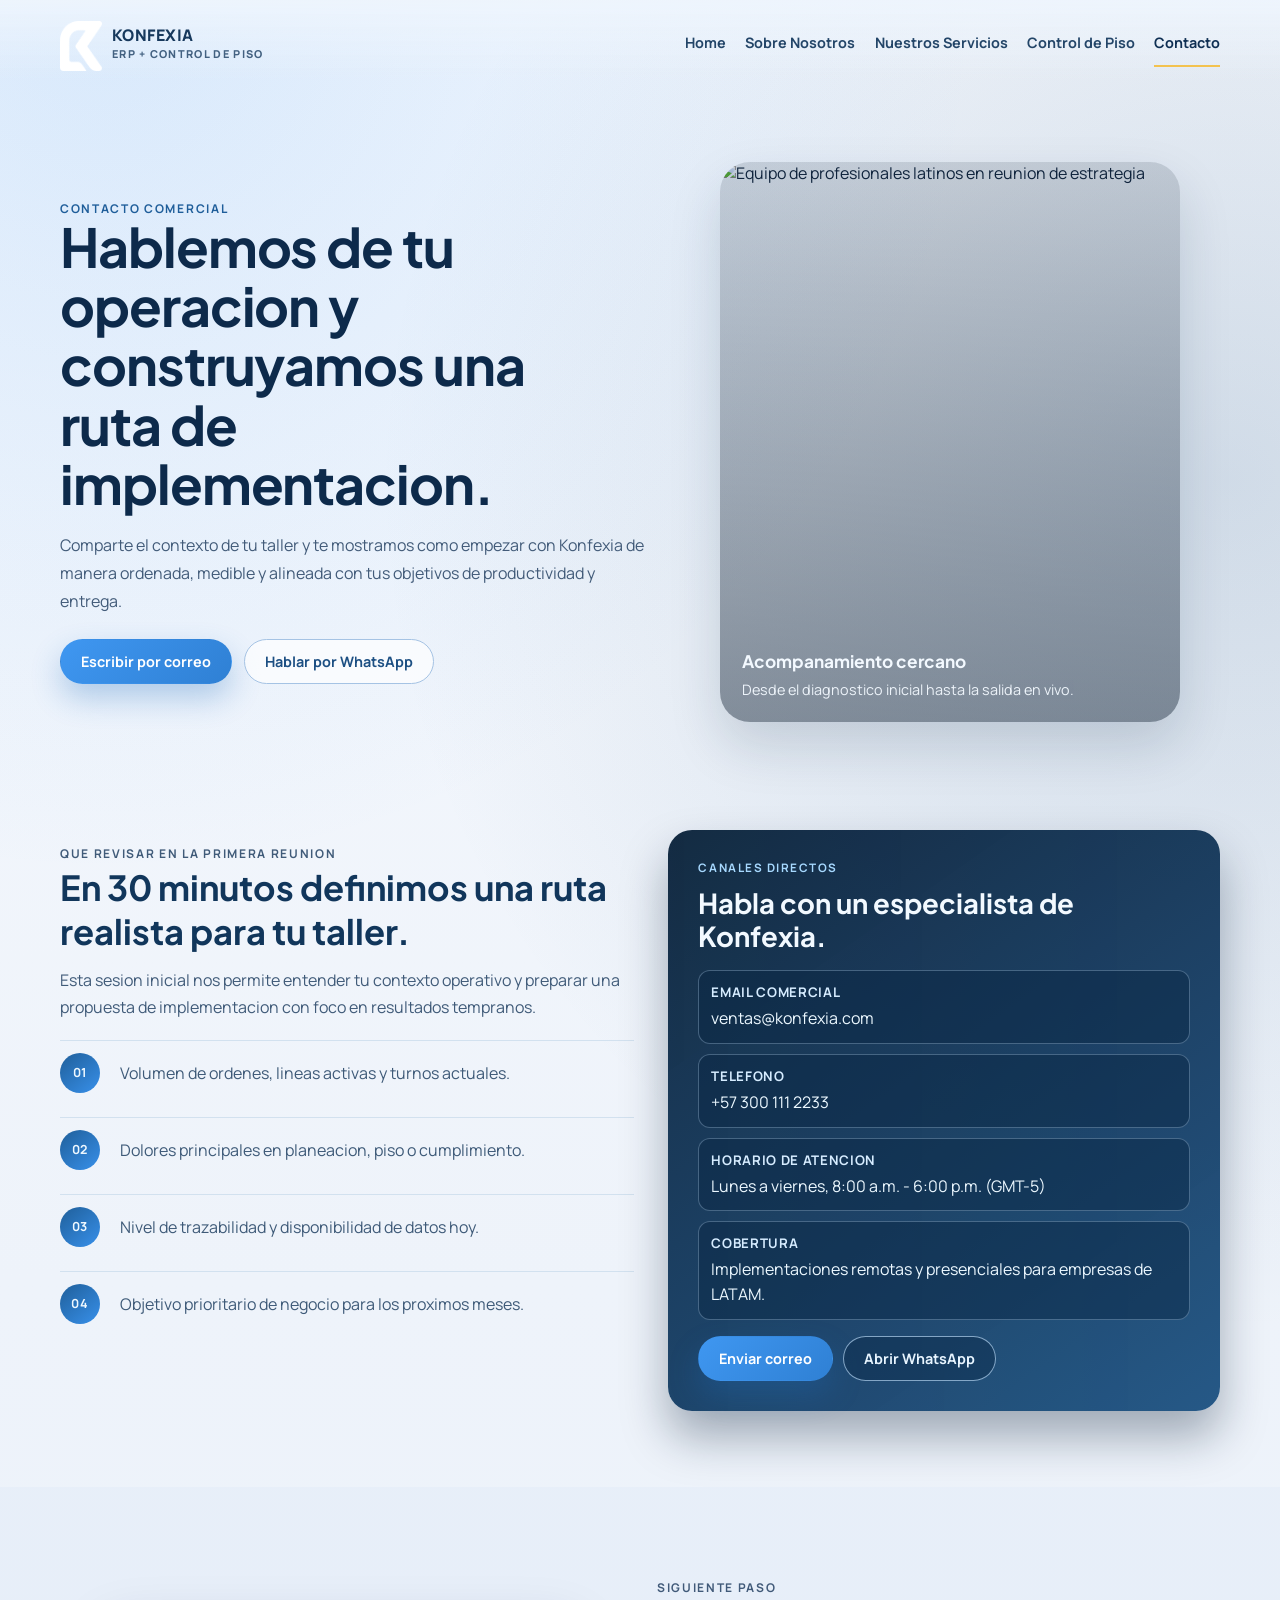
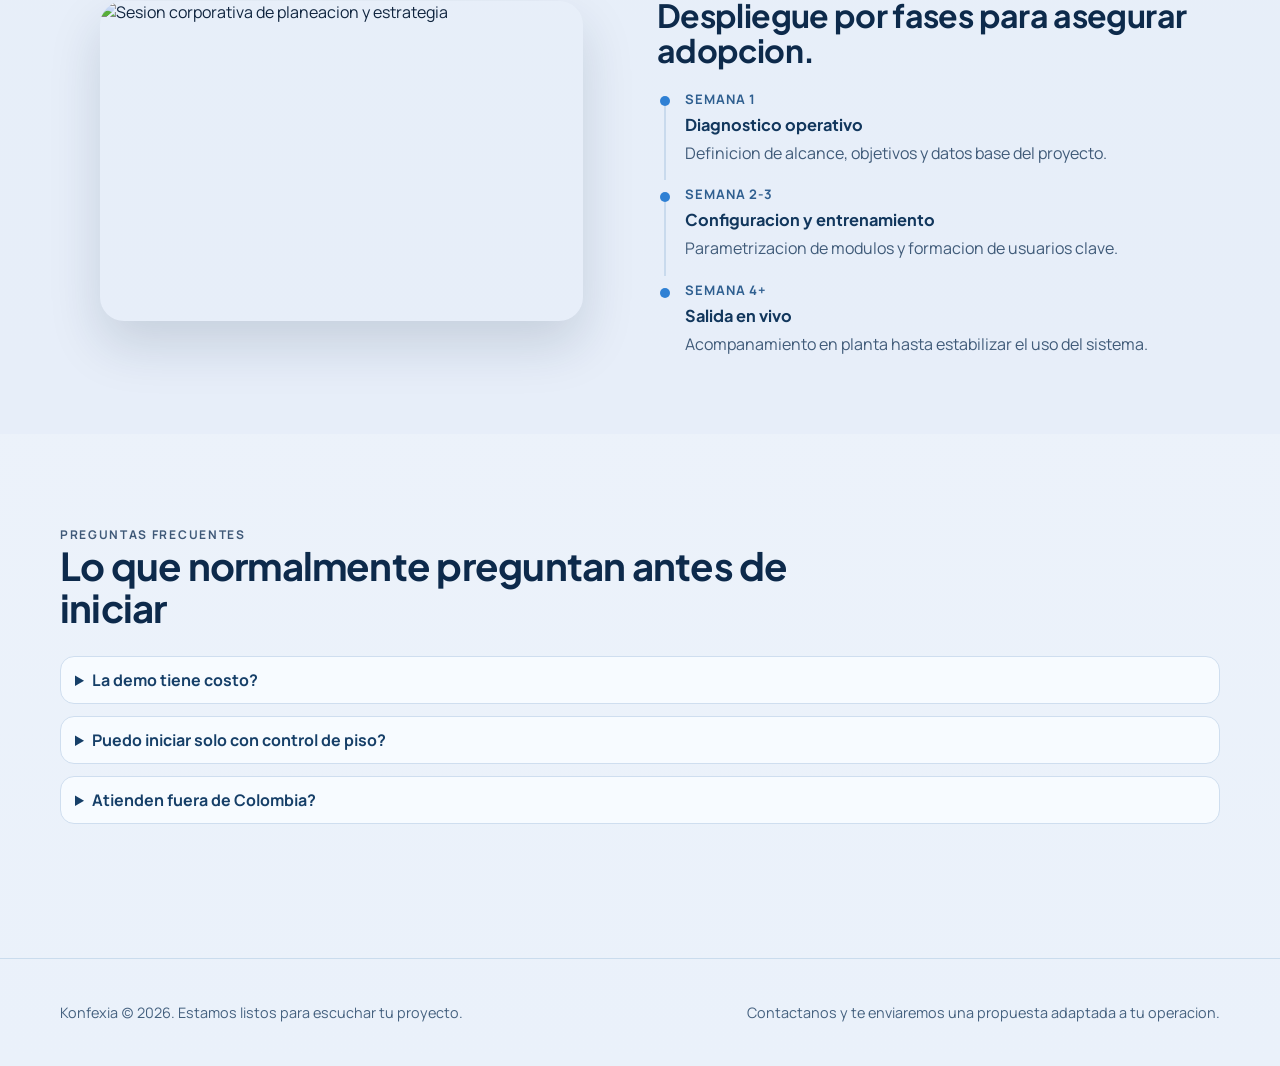
==== contacto.html @ 688f6ee1 "inicial" ====
﻿<!doctype html>
<html lang="es">
  <head>
    <meta charset="UTF-8" />
    <meta name="viewport" content="width=device-width, initial-scale=1.0" />
    <title>Contacto | Konfexia</title>
    <meta
      name="description"
      content="Contacta a Konfexia para una demo de ERP y control de piso especializado en confeccion."
    />
    <link rel="preconnect" href="https://fonts.googleapis.com" />
    <link rel="preconnect" href="https://fonts.gstatic.com" crossorigin />
    <link
      href="https://fonts.googleapis.com/css2?family=Manrope:wght@400;500;600;700;800&family=Plus+Jakarta+Sans:wght@600;700;800&display=swap"
      rel="stylesheet"
    />
    <link rel="stylesheet" href="css/styles.css" />
  </head>
  <body>
    <header class="site-header">
      <div class="container header-inner">
        <a class="brand" href="index.html" aria-label="Konfexia inicio">
          <span class="brand-mark"><img src="assets/images/logo.png" alt="Logo Konfexia" /></span>
          <span>
            KONFEXIA
            <small>ERP + CONTROL DE PISO</small>
          </span>
        </a>
        <button class="nav-toggle" data-nav-toggle aria-expanded="false" aria-label="Abrir menu">
          <span></span>
          <span></span>
          <span></span>
        </button>
        <nav class="main-nav" data-nav>
          <a href="index.html">Home</a>
          <a href="sobre-nosotros.html">Sobre Nosotros</a>
          <a href="servicios.html">Nuestros Servicios</a>
          <a href="control-piso.html">Control de Piso</a>
          <a class="active" href="contacto.html">Contacto</a>
        </nav>
      </div>
    </header>

    <main>
      <section class="hero">
        <div class="container hero-shell">
          <div class="hero-copy" data-reveal>
            <p class="kicker">Contacto comercial</p>
            <h1>Hablemos de tu operacion y construyamos una ruta de implementacion.</h1>
            <p class="lead">
              Comparte el contexto de tu taller y te mostramos como empezar con Konfexia de manera
              ordenada, medible y alineada con tus objetivos de productividad y entrega.
            </p>
            <div class="hero-actions">
              <a class="btn btn-primary" href="mailto:ventas@konfexia.com">Escribir por correo</a>
              <a class="btn btn-secondary" href="https://wa.me/573001112233">Hablar por WhatsApp</a>
            </div>
          </div>

          <figure class="hero-media" data-reveal>
            <img
              src="https://images.pexels.com/photos/8853406/pexels-photo-8853406.jpeg?auto=compress&cs=tinysrgb&w=1600"
              alt="Equipo de profesionales latinos en reunion de estrategia"
            />
            <figcaption class="hero-note">
              <b>Acompanamiento cercano</b>
              <span>Desde el diagnostico inicial hasta la salida en vivo.</span>
            </figcaption>
          </figure>
        </div>
      </section>

      <section class="section">
        <div class="container contact-brief">
          <article class="contact-brief-copy" data-reveal>
            <p class="kicker">Que revisar en la primera reunion</p>
            <h2>En 30 minutos definimos una ruta realista para tu taller.</h2>
            <p>
              Esta sesion inicial nos permite entender tu contexto operativo y preparar una propuesta de
              implementacion con foco en resultados tempranos.
            </p>
            <ul class="contact-points">
              <li>
                <b>01</b>
                <span>Volumen de ordenes, lineas activas y turnos actuales.</span>
              </li>
              <li>
                <b>02</b>
                <span>Dolores principales en planeacion, piso o cumplimiento.</span>
              </li>
              <li>
                <b>03</b>
                <span>Nivel de trazabilidad y disponibilidad de datos hoy.</span>
              </li>
              <li>
                <b>04</b>
                <span>Objetivo prioritario de negocio para los proximos meses.</span>
              </li>
            </ul>
          </article>

          <aside class="contact-hub" data-reveal>
            <p class="contact-hub-kicker">Canales directos</p>
            <h3>Habla con un especialista de Konfexia.</h3>
            <ul class="contact-hub-list">
              <li>
                <strong>Email comercial</strong>
                <a href="mailto:ventas@konfexia.com">ventas@konfexia.com</a>
              </li>
              <li>
                <strong>Telefono</strong>
                <a href="tel:+573001112233">+57 300 111 2233</a>
              </li>
              <li>
                <strong>Horario de atencion</strong>
                <span>Lunes a viernes, 8:00 a.m. - 6:00 p.m. (GMT-5)</span>
              </li>
              <li>
                <strong>Cobertura</strong>
                <span>Implementaciones remotas y presenciales para empresas de LATAM.</span>
              </li>
            </ul>
            <div class="contact-hub-actions">
              <a class="btn btn-primary" href="mailto:ventas@konfexia.com">Enviar correo</a>
              <a class="btn btn-secondary" href="https://wa.me/573001112233">Abrir WhatsApp</a>
            </div>
          </aside>
        </div>
      </section>

      <section class="section section--soft">
        <div class="container split">
          <figure class="media-frame" data-reveal>
            <img
              src="https://images.pexels.com/photos/36765714/pexels-photo-36765714.jpeg?auto=compress&cs=tinysrgb&w=1400"
              alt="Sesion corporativa de planeacion y estrategia"
              loading="lazy"
            />
          </figure>
          <article class="copy-block" data-reveal>
            <p class="kicker">Siguiente paso</p>
            <h2>Despliegue por fases para asegurar adopcion.</h2>
            <div class="timeline">
              <div class="timeline-item">
                <b>Semana 1</b>
                <h3>Diagnostico operativo</h3>
                <p>Definicion de alcance, objetivos y datos base del proyecto.</p>
              </div>
              <div class="timeline-item">
                <b>Semana 2-3</b>
                <h3>Configuracion y entrenamiento</h3>
                <p>Parametrizacion de modulos y formacion de usuarios clave.</p>
              </div>
              <div class="timeline-item">
                <b>Semana 4+</b>
                <h3>Salida en vivo</h3>
                <p>Acompanamiento en planta hasta estabilizar el uso del sistema.</p>
              </div>
            </div>
          </article>
        </div>
      </section>

      <section class="section">
        <div class="container">
          <div class="section-title" data-reveal>
            <p class="kicker">Preguntas frecuentes</p>
            <h2>Lo que normalmente preguntan antes de iniciar</h2>
          </div>
          <div class="faq">
            <details data-reveal>
              <summary>La demo tiene costo?</summary>
              <p>No. Es una sesion consultiva para entender tu operacion y recomendar la mejor ruta.</p>
            </details>
            <details data-reveal>
              <summary>Puedo iniciar solo con control de piso?</summary>
              <p>Si. Es una estrategia efectiva para obtener resultados visibles desde el inicio.</p>
            </details>
            <details data-reveal>
              <summary>Atienden fuera de Colombia?</summary>
              <p>Si. Trabajamos con talleres y empresas de confeccion en distintos paises de LATAM.</p>
            </details>
          </div>
        </div>
      </section>
    </main>

    <footer class="site-footer">
      <div class="container footer-inner">
        <p>Konfexia (c) <span data-year></span>. Estamos listos para escuchar tu proyecto.</p>
        <p>Contactanos y te enviaremos una propuesta adaptada a tu operacion.</p>
      </div>
    </footer>

    <script src="js/main.js"></script>
  </body>
</html>
---- css/styles.css ----
:root {
  --bg: #eef3fa;
  --bg-soft: #e7eef8;
  --ink: #10253f;
  --ink-soft: #425b79;
  --line: #d1deec;
  --brand-900: #0a1d36;
  --brand-800: #102f52;
  --brand-700: #194a79;
  --brand-600: #2367a7;
  --accent: #3f97f1;
  --surface: #ffffff;
  --radius: 22px;
  --shadow: 0 24px 52px rgba(12, 38, 66, 0.15);
}

*,
*::before,
*::after {
  box-sizing: border-box;
}

html {
  scroll-behavior: smooth;
}

body {
  margin: 0;
  font-family: "Manrope", "Segoe UI", sans-serif;
  color: var(--ink);
  background:
    radial-gradient(circle at 8% 0%, rgba(63, 151, 241, 0.16), transparent 30%),
    radial-gradient(circle at 96% 18%, rgba(25, 74, 121, 0.16), transparent 34%),
    linear-gradient(180deg, #f6f9fe 0%, var(--bg) 48%, #eaf1fa 100%);
}

main {
  padding-top: 94px;
}

body.overlay-nav main {
  padding-top: 0;
}

a {
  color: inherit;
  text-decoration: none;
}

img {
  max-width: 100%;
  display: block;
}

.container {
  width: min(1160px, 92%);
  margin: 0 auto;
}

.site-header {
  position: fixed;
  top: 0;
  left: 0;
  width: 100%;
  z-index: 70;
  padding: 14px 0 12px;
  background: linear-gradient(180deg, rgba(238, 245, 253, 0.94), rgba(238, 245, 253, 0));
  transition: padding 0.25s ease, background 0.25s ease, backdrop-filter 0.25s ease;
}

.site-header.is-scrolled {
  padding: 8px 0;
  background: rgba(8, 22, 39, 0.82);
  backdrop-filter: blur(10px);
  border-bottom: 1px solid rgba(163, 193, 221, 0.28);
}

.header-inner {
  position: relative;
  min-height: 56px;
  padding: 0;
  display: flex;
  align-items: center;
  justify-content: space-between;
  gap: 18px;
}

.brand {
  display: flex;
  align-items: center;
  gap: 10px;
  font-weight: 800;
  letter-spacing: 0.03em;
  color: #17395d;
  transition: color 0.2s ease;
}

.brand-mark {
  width: 42px;
  height: 42px;
  border-radius: 0;
  display: grid;
  place-items: center;
  background: transparent;
  box-shadow: none;
}

.brand-mark img {
  width: 100%;
  height: 100%;
  object-fit: contain;
  border-radius: 0;
}

.brand small {
  display: block;
  font-size: 0.68rem;
  letter-spacing: 0.12em;
  color: #436181;
  transition: color 0.2s ease;
}

.nav-toggle {
  display: none;
  border: 1px solid rgba(166, 194, 220, 0.9);
  background: rgba(240, 248, 255, 0.92);
  border-radius: 12px;
  cursor: pointer;
  padding: 6px 8px;
}

.nav-toggle span {
  display: block;
  width: 23px;
  height: 2px;
  margin: 5px 0;
  border-radius: 999px;
  background: #153459;
}

.main-nav {
  display: flex;
  align-items: center;
  gap: clamp(12px, 1.5vw, 24px);
  padding: 0;
  border: 0;
  background: transparent;
}

.main-nav a {
  position: relative;
  padding: 8px 0;
  font-size: 0.9rem;
  font-weight: 700;
  color: #234568;
  transition: color 0.2s ease;
}

.main-nav a::after {
  content: "";
  position: absolute;
  left: 0;
  right: 0;
  bottom: -7px;
  height: 2px;
  background: #f3c24f;
  transform: scaleX(0);
  transform-origin: left;
  transition: transform 0.2s ease;
}

.main-nav a:hover {
  color: #0f2f53;
}

.main-nav a:hover::after,
.main-nav a.active::after {
  transform: scaleX(1);
}

.main-nav a.active {
  color: #0f2f53;
}

.site-header.is-scrolled .brand {
  color: #f1f8ff;
}

.site-header.is-scrolled .brand small {
  color: rgba(201, 226, 248, 0.9);
}

.site-header.is-scrolled .main-nav a {
  color: rgba(233, 246, 255, 0.9);
}

.site-header.is-scrolled .main-nav a:hover,
.site-header.is-scrolled .main-nav a.active {
  color: #ffffff;
}

.site-header.is-scrolled .main-nav a::after {
  background: #f6c84f;
}

.site-header.is-scrolled .nav-toggle {
  border-color: rgba(188, 218, 244, 0.5);
  background: rgba(17, 49, 81, 0.52);
}

.site-header.is-scrolled .nav-toggle span {
  background: #edf8ff;
}

body.overlay-nav .site-header {
  background: linear-gradient(180deg, rgba(8, 21, 37, 0.55), rgba(8, 21, 37, 0));
}

body.overlay-nav .brand {
  color: #f1f8ff;
}

body.overlay-nav .brand small {
  color: rgba(205, 228, 248, 0.86);
}

body.overlay-nav .main-nav a {
  color: rgba(236, 247, 255, 0.92);
}

body.overlay-nav .main-nav a:hover,
body.overlay-nav .main-nav a.active {
  color: #ffffff;
}

body.overlay-nav .main-nav a::after {
  background: #f6c84f;
}

body.overlay-nav .nav-toggle {
  border-color: rgba(197, 224, 249, 0.54);
  background: rgba(11, 38, 66, 0.45);
}

body.overlay-nav .nav-toggle span {
  background: #edf8ff;
}

body.overlay-nav .site-header.is-scrolled {
  background: rgba(8, 22, 39, 0.84);
}

.hero-slider-section {
  padding: 0 0 26px;
}

.hero-slider {
  position: relative;
  min-height: clamp(540px, 86vh, 820px);
  overflow: hidden;
  background: #071a30;
}

.hero-slider::before {
  content: "";
  position: absolute;
  inset: 0;
  z-index: 2;
  pointer-events: none;
  background:
    radial-gradient(circle at 86% 14%, rgba(255, 255, 255, 0.22), transparent 18%),
    radial-gradient(circle at 78% 30%, rgba(255, 255, 255, 0.14), transparent 20%),
    radial-gradient(circle at 24% 78%, rgba(255, 255, 255, 0.09), transparent 24%);
}

.hero-slide {
  position: absolute;
  inset: 0;
  opacity: 0;
  transform: scale(1.05);
  transition: opacity 0.8s ease, transform 1.6s ease;
  pointer-events: none;
}

.hero-slide.is-active {
  opacity: 1;
  transform: scale(1);
  pointer-events: auto;
}

.hero-slide img {
  position: relative;
  z-index: 0;
  width: 100%;
  height: 100%;
  object-fit: cover;
}

.hero-slide::before {
  content: "";
  position: absolute;
  inset: 0;
  z-index: 1;
  background:
    linear-gradient(
      110deg,
      rgba(7, 20, 36, 0.9) 12%,
      rgba(12, 41, 71, 0.78) 44%,
      rgba(38, 101, 168, 0.48) 78%
    ),
    linear-gradient(180deg, rgba(8, 26, 45, 0.22), rgba(8, 26, 45, 0.62));
}

.hero-slide.tone-a::before {
  background:
    linear-gradient(
      110deg,
      rgba(8, 19, 35, 0.92) 12%,
      rgba(16, 49, 84, 0.8) 46%,
      rgba(47, 120, 192, 0.5) 82%
    ),
    linear-gradient(180deg, rgba(8, 26, 45, 0.24), rgba(8, 26, 45, 0.64));
}

.hero-slide.tone-b::before {
  background:
    linear-gradient(
      110deg,
      rgba(10, 19, 36, 0.9) 10%,
      rgba(36, 23, 60, 0.78) 42%,
      rgba(143, 39, 137, 0.42) 80%
    ),
    linear-gradient(180deg, rgba(8, 26, 45, 0.24), rgba(8, 26, 45, 0.64));
}

.hero-slide.tone-c::before {
  background:
    linear-gradient(
      108deg,
      rgba(10, 23, 42, 0.9) 10%,
      rgba(25, 63, 102, 0.78) 45%,
      rgba(48, 143, 182, 0.45) 82%
    ),
    linear-gradient(180deg, rgba(8, 26, 45, 0.22), rgba(8, 26, 45, 0.62));
}

.hero-slide-content {
  position: absolute;
  inset: 0;
  z-index: 4;
  display: flex;
  align-items: flex-end;
}

.hero-slide-inner {
  padding-bottom: clamp(44px, 8vh, 96px);
  opacity: 0;
  transform: translateY(18px);
  transition: opacity 0.65s ease, transform 0.65s ease;
}

.hero-slide.is-active .hero-slide-inner {
  opacity: 1;
  transform: translateY(0);
}

.hero-slide-title {
  margin: 0;
  font-family: "Plus Jakarta Sans", "Manrope", sans-serif;
  font-size: clamp(2.2rem, 4.5vw, 4rem);
  line-height: 1.05;
  letter-spacing: -0.02em;
  color: #66c2ff;
  max-width: 14ch;
}

.kicker-light {
  color: #a4d8ff;
}

.lead-light {
  color: #ffffff;
  font-weight: 600;
  text-shadow:
    0 2px 10px rgba(3, 15, 30, 0.9),
    0 10px 28px rgba(3, 15, 30, 0.58);
  max-width: 62ch;
}

.hero-slide .lead-light {
  margin-top: 16px;
  color: rgba(245, 251, 255, 0.96);
  font-weight: 500;
  font-size: clamp(1.04rem, 1.45vw, 1.28rem);
  line-height: 1.66;
  max-width: 56ch;
  text-shadow:
    0 2px 10px rgba(3, 15, 30, 0.9),
    0 10px 26px rgba(3, 15, 30, 0.58);
}

.hero-slider .btn-secondary {
  color: #eff8ff;
  border-color: rgba(190, 224, 252, 0.75);
  background: rgba(14, 44, 74, 0.34);
}

.hero-slider .btn-secondary:hover {
  background: rgba(190, 224, 252, 0.16);
}

.hero-swipe-label {
  position: absolute;
  top: clamp(18px, 2.2vw, 26px);
  left: clamp(14px, 2vw, 24px);
  z-index: 4;
  color: #ebf8ff;
  font-family: "Plus Jakarta Sans", "Manrope", sans-serif;
  text-transform: uppercase;
  letter-spacing: 0.1em;
  font-weight: 700;
  line-height: 1.1;
  font-size: clamp(0.78rem, 1.35vw, 1.08rem);
  text-shadow: 0 8px 20px rgba(7, 26, 45, 0.5);
  pointer-events: none;
}

.hero-swipe-label span {
  display: block;
}

.hero-rail {
  position: absolute;
  left: clamp(8px, 1.4vw, 16px);
  top: clamp(102px, 12vw, 128px);
  z-index: 4;
  display: grid;
  gap: 8px;
  margin: 0;
  padding: 0;
  list-style: none;
  pointer-events: none;
}

.hero-rail li {
  min-width: 34px;
  min-height: 30px;
  border-radius: 6px;
  border: 1px solid rgba(218, 237, 255, 0.72);
  background: rgba(7, 31, 56, 0.48);
  color: #e9f6ff;
  font-size: 0.58rem;
  font-weight: 700;
  letter-spacing: 0.06em;
  display: grid;
  place-items: center;
}

.hero-arrow {
  position: absolute;
  top: 50%;
  transform: translateY(-50%);
  z-index: 5;
  width: 48px;
  height: 48px;
  border: 0;
  border-radius: 50%;
  cursor: pointer;
  color: #f3f9ff;
  font-size: 1.2rem;
  line-height: 1;
  background: rgba(7, 27, 48, 0.44);
  backdrop-filter: blur(6px);
  transition: background 0.2s ease, transform 0.2s ease, opacity 0.2s ease;
  opacity: 0.85;
}

.hero-arrow:hover {
  background: rgba(10, 39, 70, 0.78);
  opacity: 1;
}

.hero-arrow--prev {
  left: clamp(12px, 2.2vw, 30px);
}

.hero-arrow--next {
  right: clamp(12px, 2.2vw, 30px);
}

.hero-dots {
  position: absolute;
  left: 50%;
  bottom: clamp(18px, 3.2vh, 30px);
  transform: translateX(-50%);
  z-index: 5;
  display: flex;
  gap: 10px;
}

.hero-dots button {
  width: 10px;
  height: 10px;
  border-radius: 999px;
  border: 1px solid rgba(235, 247, 255, 0.82);
  background: rgba(235, 247, 255, 0.18);
  cursor: pointer;
  padding: 0;
  transition: transform 0.2s ease, background 0.2s ease;
}

.hero-dots button.is-active {
  transform: scale(1.25);
  background: #e9f6ff;
}

.about-slider-section {
  padding: 0 0 26px;
}

.about-slider {
  min-height: clamp(520px, 82vh, 760px);
}

.about-slider .hero-slide-content {
  align-items: center;
}

.about-slider .hero-slide-inner {
  padding: clamp(54px, 8vh, 92px) 0;
}

.about-slider .hero-slide-title {
  max-width: 13ch;
}

.hero-slide.about-tone-a::before {
  background:
    linear-gradient(
      108deg,
      rgba(6, 20, 37, 0.9) 10%,
      rgba(17, 50, 84, 0.78) 45%,
      rgba(47, 113, 180, 0.46) 82%
    ),
    linear-gradient(180deg, rgba(8, 26, 45, 0.22), rgba(8, 26, 45, 0.62));
}

.hero-slide.about-tone-b::before {
  background:
    linear-gradient(
      108deg,
      rgba(8, 21, 36, 0.9) 10%,
      rgba(28, 66, 102, 0.77) 45%,
      rgba(40, 133, 166, 0.46) 82%
    ),
    linear-gradient(180deg, rgba(8, 26, 45, 0.22), rgba(8, 26, 45, 0.62));
}

.hero-slide.about-tone-c::before {
  background:
    linear-gradient(
      108deg,
      rgba(8, 21, 39, 0.9) 10%,
      rgba(24, 57, 95, 0.78) 44%,
      rgba(57, 122, 194, 0.47) 82%
    ),
    linear-gradient(180deg, rgba(8, 26, 45, 0.22), rgba(8, 26, 45, 0.62));
}

.hero {
  padding: 52px 0 16px;
}

.hero-shell {
  display: grid;
  grid-template-columns: 1.04fr 0.96fr;
  gap: 34px;
  align-items: center;
}

.hero-copy h1,
.section-title h2,
.copy-block h2,
.strip h2 {
  margin: 0;
  font-family: "Plus Jakarta Sans", "Manrope", sans-serif;
  line-height: 1.1;
  letter-spacing: -0.02em;
  color: #0d2a4b;
}

.hero-copy h1 {
  font-size: clamp(2.05rem, 4.2vw, 3.6rem);
  max-width: 14ch;
}

.kicker {
  margin: 0;
  text-transform: uppercase;
  letter-spacing: 0.14em;
  font-size: 0.75rem;
  color: #1f5e9a;
  font-weight: 700;
}

.lead {
  margin: 18px 0 0;
  line-height: 1.75;
  color: var(--ink-soft);
  max-width: 62ch;
}

.hero-actions {
  margin-top: 24px;
  display: flex;
  flex-wrap: wrap;
  gap: 12px;
}

.btn {
  border-radius: 999px;
  padding: 12px 20px;
  font-size: 0.9rem;
  font-weight: 700;
  border: 1px solid transparent;
  display: inline-flex;
  align-items: center;
  justify-content: center;
  transition: all 0.2s ease;
}

.btn-primary {
  color: #fff;
  background: linear-gradient(135deg, var(--accent), #2f80d4);
  box-shadow: 0 14px 30px rgba(34, 109, 189, 0.3);
}

.btn-primary:hover {
  transform: translateY(-1px);
}

.btn-secondary {
  color: #1c4f83;
  border-color: #a5c3e4;
  background: rgba(255, 255, 255, 0.7);
}

.btn-secondary:hover {
  background: #ecf3fb;
}

.hero-kpis {
  margin: 22px 0 0;
  padding: 0;
  list-style: none;
  display: flex;
  flex-wrap: wrap;
  gap: 10px;
}

.hero-kpis li {
  border-radius: 999px;
  border: 1px solid #bdd2ea;
  background: #f6faff;
  color: #31567b;
  padding: 8px 12px;
  font-size: 0.84rem;
  font-weight: 600;
}

.hero-media {
  position: relative;
  min-height: clamp(360px, 52vw, 560px);
  border-radius: 30px;
  overflow: hidden;
  box-shadow: var(--shadow);
}

.hero-media::after {
  content: "";
  position: absolute;
  inset: 0;
  background: linear-gradient(180deg, rgba(8, 25, 44, 0.15), rgba(8, 25, 44, 0.45));
}

.hero-media img {
  width: 100%;
  height: 100%;
  object-fit: cover;
}

.hero-note {
  position: absolute;
  left: 22px;
  bottom: 22px;
  z-index: 2;
  color: #f3f9ff;
  max-width: 80%;
}

.hero-note b {
  display: block;
  font-size: 1.08rem;
  margin-bottom: 6px;
  font-family: "Plus Jakarta Sans", "Manrope", sans-serif;
}

.hero-note span {
  font-size: 0.9rem;
  opacity: 0.95;
}

.section {
  padding: 76px 0;
}

.section--soft {
  background: rgba(228, 237, 248, 0.6);
}

.section-title {
  max-width: 760px;
  margin-bottom: 26px;
}

.section-title h2 {
  font-size: clamp(1.72rem, 3vw, 2.6rem);
}

.section-title p {
  margin: 14px 0 0;
  line-height: 1.75;
  color: #3f5978;
}

.split {
  display: grid;
  grid-template-columns: 1fr 1fr;
  gap: 34px;
  align-items: center;
}

.copy-block h2 {
  font-size: clamp(1.52rem, 2.5vw, 2.2rem);
}

.copy-block p {
  margin: 14px 0 0;
  line-height: 1.76;
  color: #415a79;
}

.check-list,
.clean-list {
  margin: 20px 0 0;
  padding: 0;
  list-style: none;
  display: grid;
  gap: 12px;
}

.check-list li,
.clean-list li {
  line-height: 1.62;
  color: #375372;
}

.check-list li {
  position: relative;
  padding-left: 22px;
}

.check-list li::before {
  content: "";
  width: 10px;
  height: 10px;
  border-radius: 50%;
  background: linear-gradient(140deg, #2f80d4, #4ea8ff);
  position: absolute;
  left: 0;
  top: 0.48rem;
}

.media-frame {
  border-radius: 24px;
  overflow: hidden;
  box-shadow: var(--shadow);
  min-height: 320px;
}

.media-frame img {
  width: 100%;
  height: 100%;
  object-fit: cover;
}

.timeline {
  margin-top: 18px;
  display: grid;
  gap: 16px;
}

.timeline-item {
  position: relative;
  padding-left: 28px;
}

.timeline-item::before {
  content: "";
  position: absolute;
  left: 3px;
  top: 0.58rem;
  width: 10px;
  height: 10px;
  border-radius: 50%;
  background: #2f80d4;
}

.timeline-item::after {
  content: "";
  position: absolute;
  left: 7px;
  top: 1.2rem;
  bottom: -14px;
  width: 2px;
  background: #c9daed;
}

.timeline-item:last-child::after {
  display: none;
}

.timeline-item b {
  font-size: 0.82rem;
  text-transform: uppercase;
  letter-spacing: 0.07em;
  color: #2f5f90;
}

.timeline-item h3 {
  margin: 5px 0 6px;
  font-size: 1.02rem;
  color: #12375d;
  font-family: "Plus Jakarta Sans", "Manrope", sans-serif;
}

.timeline-item p {
  margin: 0;
  color: #405b79;
  line-height: 1.62;
}

.services-list {
  margin: 0;
  padding: 0;
  list-style: none;
  border-top: 1px solid var(--line);
}

.services-list li {
  padding: 16px 0;
  border-bottom: 1px solid var(--line);
  display: grid;
  grid-template-columns: 220px 1fr;
  gap: 18px;
}

.services-list b {
  font-size: 1rem;
  color: #12395f;
  font-family: "Plus Jakarta Sans", "Manrope", sans-serif;
}

.services-list span {
  color: #3f5a78;
  line-height: 1.65;
}

.image-band {
  border-radius: 28px;
  overflow: hidden;
  margin: 0;
  box-shadow: var(--shadow);
  min-height: 340px;
}

.image-band img {
  width: 100%;
  height: 100%;
  object-fit: cover;
}

.image-band--blend {
  position: relative;
  min-height: clamp(320px, 42vw, 460px);
}

.image-band--blend .image-band-photo {
  position: absolute;
  inset: 0;
  width: 100%;
  height: 100%;
  object-fit: cover;
}

.image-band--blend .image-band-dashboard {
  position: absolute;
  inset: 0;
  width: 100%;
  height: 100%;
  object-fit: cover;
  opacity: 0.96;
  -webkit-mask-image: linear-gradient(
    90deg,
    rgba(0, 0, 0, 0) 8%,
    rgba(0, 0, 0, 0.25) 24%,
    rgba(0, 0, 0, 0.72) 44%,
    rgba(0, 0, 0, 1) 66%
  );
  mask-image: linear-gradient(
    90deg,
    rgba(0, 0, 0, 0) 8%,
    rgba(0, 0, 0, 0.25) 24%,
    rgba(0, 0, 0, 0.72) 44%,
    rgba(0, 0, 0, 1) 66%
  );
}

.image-band--blend::after {
  content: "";
  position: absolute;
  inset: 0;
  background: linear-gradient(180deg, rgba(7, 23, 40, 0.1), rgba(7, 23, 40, 0.42));
}

.image-band--blend figcaption {
  position: absolute;
  left: 18px;
  right: 18px;
  bottom: 14px;
  z-index: 2;
  color: rgba(240, 250, 255, 0.96);
  font-size: 0.88rem;
  letter-spacing: 0.02em;
}

.strip {
  padding: clamp(30px, 4vw, 40px);
  border-radius: 28px;
  background:
    linear-gradient(140deg, rgba(10, 31, 55, 0.95), rgba(29, 84, 137, 0.95)),
    linear-gradient(90deg, rgba(80, 161, 240, 0.22), transparent);
  color: #edf7ff;
  box-shadow: 0 24px 45px rgba(12, 35, 59, 0.35);
}

.strip h2 {
  color: #f4faff;
  font-size: clamp(1.6rem, 2.7vw, 2.3rem);
}

.strip p {
  margin: 14px 0 0;
  color: rgba(237, 247, 255, 0.9);
  line-height: 1.72;
}

.strip .btn-secondary {
  color: #e5f3ff;
  border-color: rgba(198, 227, 252, 0.65);
  background: transparent;
}

.home-full-cta-section {
  position: relative;
  min-height: 68svh;
  margin-top: 24px;
  overflow: hidden;
}

.home-full-cta-bg {
  position: absolute;
  inset: 0;
}

.home-full-cta-bg img {
  width: 100%;
  height: 100%;
  object-fit: cover;
  transform: scale(1.04);
}

.home-full-cta-bg::after {
  content: "";
  position: absolute;
  inset: 0;
  background:
    linear-gradient(
      112deg,
      rgba(7, 20, 35, 0.9) 14%,
      rgba(12, 42, 73, 0.8) 48%,
      rgba(29, 101, 163, 0.56) 84%
    ),
    radial-gradient(circle at 82% 20%, rgba(255, 255, 255, 0.22), transparent 20%);
}

.home-full-cta-content {
  position: relative;
  z-index: 2;
  min-height: 68svh;
  display: flex;
  flex-direction: column;
  justify-content: center;
  align-items: flex-start;
  padding-top: clamp(52px, 7vh, 86px);
  padding-bottom: clamp(48px, 7vh, 82px);
}

.home-full-cta-content h2 {
  margin: 0;
  font-family: "Plus Jakarta Sans", "Manrope", sans-serif;
  color: #f3faff;
  font-size: clamp(2.06rem, 5vw, 4.2rem);
  line-height: 1.04;
  letter-spacing: -0.02em;
  max-width: 12ch;
}

.home-full-cta-content p {
  margin: 18px 0 0;
  max-width: 60ch;
  color: rgba(233, 245, 255, 0.92);
  line-height: 1.75;
  font-size: clamp(1rem, 1.35vw, 1.1rem);
}

.home-full-cta-content .hero-actions {
  margin-top: 28px;
}

.home-full-cta-content .btn-secondary {
  color: #ecf8ff;
  border-color: rgba(195, 226, 253, 0.72);
  background: rgba(10, 37, 65, 0.34);
}

.home-full-cta-content .btn-secondary:hover {
  background: rgba(195, 226, 253, 0.16);
}

.contact-grid {
  display: grid;
  grid-template-columns: 1fr 0.9fr;
  gap: 34px;
}

.contact-card {
  background: #f7fbff;
  border: 1px solid #ccddf0;
  border-radius: 18px;
  padding: 18px;
}

.contact-card strong {
  display: block;
  margin-bottom: 4px;
  color: #123a60;
}

.contact-card p,
.contact-card a,
.contact-card span {
  color: #46607d;
}

.contact-brief {
  display: grid;
  grid-template-columns: 1fr 0.96fr;
  gap: 34px;
  align-items: start;
}

.contact-brief-copy h2 {
  margin: 0;
  font-family: "Plus Jakarta Sans", "Manrope", sans-serif;
  font-size: clamp(1.56rem, 2.7vw, 2.22rem);
  color: #11365b;
}

.contact-brief-copy p {
  margin: 14px 0 0;
  color: #405b79;
  line-height: 1.72;
  max-width: 62ch;
}

.contact-points {
  margin: 18px 0 0;
  padding: 0;
  list-style: none;
  display: grid;
  gap: 12px;
}

.contact-points li {
  display: grid;
  grid-template-columns: 48px 1fr;
  gap: 12px;
  align-items: start;
  padding: 12px 0;
  border-top: 1px solid #d2e1ef;
}

.contact-points b {
  width: 40px;
  height: 40px;
  border-radius: 50%;
  display: grid;
  place-items: center;
  color: #eef8ff;
  background: linear-gradient(140deg, #1f5f9a, #3890ea);
  font-size: 0.78rem;
  letter-spacing: 0.06em;
}

.contact-points span {
  color: #3e5a78;
  line-height: 1.62;
  padding-top: 8px;
}

.contact-hub {
  border-radius: 24px;
  padding: clamp(20px, 3.2vw, 30px);
  background:
    linear-gradient(145deg, rgba(9, 32, 56, 0.95), rgba(25, 78, 127, 0.94)),
    linear-gradient(90deg, rgba(104, 178, 250, 0.2), transparent);
  box-shadow: 0 26px 46px rgba(9, 30, 52, 0.34);
}

.contact-hub-kicker {
  margin: 0;
  color: #a7d9ff;
  font-size: 0.73rem;
  letter-spacing: 0.13em;
  text-transform: uppercase;
  font-weight: 700;
}

.contact-hub h3 {
  margin: 10px 0 0;
  color: #f2f9ff;
  font-size: clamp(1.26rem, 2.2vw, 1.72rem);
  line-height: 1.2;
  font-family: "Plus Jakarta Sans", "Manrope", sans-serif;
}

.contact-hub-list {
  margin: 18px 0 0;
  padding: 0;
  list-style: none;
  display: grid;
  gap: 10px;
}

.contact-hub-list li {
  border-radius: 12px;
  border: 1px solid rgba(191, 223, 252, 0.3);
  background: rgba(9, 38, 67, 0.48);
  padding: 12px;
}

.contact-hub-list strong {
  display: block;
  color: #d6ecff;
  font-size: 0.83rem;
  letter-spacing: 0.05em;
  text-transform: uppercase;
  margin-bottom: 5px;
}

.contact-hub-list a,
.contact-hub-list span {
  color: #ecf8ff;
  line-height: 1.55;
  word-break: break-word;
}

.contact-hub-actions {
  margin-top: 16px;
  display: flex;
  flex-wrap: wrap;
  gap: 10px;
}

.contact-hub .btn-secondary {
  color: #e8f5ff;
  border-color: rgba(192, 224, 253, 0.65);
  background: rgba(11, 41, 72, 0.45);
}

.contact-hub .btn-secondary:hover {
  background: rgba(192, 224, 253, 0.16);
}

.faq {
  display: grid;
  gap: 12px;
}

.faq details {
  border: 1px solid #cfdeef;
  border-radius: 14px;
  background: #f7fbff;
  padding: 12px 14px;
}

.faq summary {
  cursor: pointer;
  font-weight: 700;
  color: #163f68;
}

.faq p {
  margin: 10px 0 0;
  color: #425d7b;
  line-height: 1.65;
}

.about-hero {
  margin: 24px auto 0;
  padding: 22px 0 34px;
}

.about-hero-grid {
  display: grid;
  grid-template-columns: 1fr 1.02fr;
  gap: 32px;
  align-items: center;
  padding: clamp(26px, 4vw, 44px);
  border-radius: 30px;
  background:
    linear-gradient(135deg, rgba(8, 28, 49, 0.95), rgba(20, 61, 100, 0.95)),
    linear-gradient(90deg, rgba(72, 145, 217, 0.18), transparent);
  box-shadow: 0 28px 52px rgba(8, 28, 49, 0.34);
}

.about-hero-copy h1 {
  margin: 0;
  color: #f4faff;
  font-family: "Plus Jakarta Sans", "Manrope", sans-serif;
  font-size: clamp(2rem, 4vw, 3.4rem);
  line-height: 1.08;
  letter-spacing: -0.02em;
  max-width: 14ch;
}

.about-hero-copy .lead {
  max-width: 54ch;
}

.about-hero .btn-secondary {
  color: #e8f5ff;
  border-color: rgba(190, 224, 252, 0.72);
  background: rgba(16, 49, 82, 0.34);
}

.about-hero .btn-secondary:hover {
  background: rgba(190, 224, 252, 0.18);
}

.about-hero-media {
  margin: 0;
  border-radius: 24px;
  overflow: hidden;
  min-height: clamp(340px, 44vw, 520px);
  position: relative;
  box-shadow: 0 18px 36px rgba(8, 28, 49, 0.3);
}

.about-hero-media::after {
  content: "";
  position: absolute;
  inset: 0;
  background: linear-gradient(180deg, rgba(5, 20, 34, 0.08), rgba(5, 20, 34, 0.52));
}

.about-hero-media img {
  width: 100%;
  height: 100%;
  object-fit: cover;
}

.about-hero-media figcaption {
  position: absolute;
  left: 18px;
  right: 18px;
  bottom: 16px;
  z-index: 2;
  color: rgba(242, 250, 255, 0.96);
  font-size: 0.9rem;
  line-height: 1.5;
}

.about-stats {
  margin-top: 8px;
}

.about-stats-grid {
  display: grid;
  grid-template-columns: repeat(4, minmax(0, 1fr));
  gap: 16px;
}

.about-stats-grid article {
  border-top: 1px solid #bcd3eb;
  padding-top: 14px;
}

.about-stats-grid strong {
  display: block;
  font-family: "Plus Jakarta Sans", "Manrope", sans-serif;
  font-size: clamp(1.26rem, 2.3vw, 1.85rem);
  color: #143e67;
}

.about-stats-grid span {
  margin-top: 6px;
  display: block;
  color: #3f5d7d;
  line-height: 1.55;
  font-size: 0.9rem;
}

.about-story h2 {
  margin: 0;
  font-family: "Plus Jakarta Sans", "Manrope", sans-serif;
  font-size: clamp(1.5rem, 2.5vw, 2.18rem);
  color: #0f2f50;
}

.about-story p {
  margin: 14px 0 0;
  color: #3f5b79;
  line-height: 1.74;
}

.about-journey {
  margin-top: 20px;
  display: grid;
  gap: 14px;
}

.about-journey-item {
  display: grid;
  grid-template-columns: 76px 1fr;
  gap: 16px;
  padding: 12px 0;
  border-top: 1px solid #d4e1ef;
}

.about-journey-item b {
  color: #1d5f99;
  font-size: 0.86rem;
  letter-spacing: 0.08em;
  text-transform: uppercase;
  padding-top: 4px;
}

.about-journey-item h3 {
  margin: 0 0 6px;
  font-size: 1.02rem;
  color: #143b63;
  font-family: "Plus Jakarta Sans", "Manrope", sans-serif;
}

.about-journey-item p {
  margin: 0;
  color: #40607f;
  line-height: 1.62;
}

.about-principles-grid {
  display: grid;
  grid-template-columns: 1fr 0.9fr;
  gap: 30px;
  align-items: center;
}

.about-principles-copy h2 {
  margin: 0;
  font-family: "Plus Jakarta Sans", "Manrope", sans-serif;
  font-size: clamp(1.52rem, 2.8vw, 2.3rem);
  color: #123557;
}

.about-quote {
  margin: 0;
  border-radius: 24px;
  padding: clamp(22px, 3.2vw, 34px);
  background:
    linear-gradient(140deg, rgba(9, 34, 60, 0.95), rgba(26, 82, 134, 0.94)),
    linear-gradient(90deg, rgba(97, 173, 247, 0.2), transparent);
  box-shadow: 0 20px 40px rgba(10, 33, 56, 0.34);
}

.about-quote p {
  margin: 0;
  color: rgba(234, 247, 255, 0.96);
  line-height: 1.76;
  font-size: 1.03rem;
}

.about-quote span {
  display: block;
  margin-top: 14px;
  color: rgba(180, 217, 247, 0.95);
  font-size: 0.82rem;
  letter-spacing: 0.08em;
  text-transform: uppercase;
}

.control-hero {
  position: relative;
  min-height: 86svh;
  overflow: hidden;
}

.control-hero-bg {
  position: absolute;
  inset: 0;
}

.control-hero-bg img {
  width: 100%;
  height: 100%;
  object-fit: cover;
}

.control-hero-bg::after {
  content: "";
  position: absolute;
  inset: 0;
  background:
    linear-gradient(
      110deg,
      rgba(7, 20, 36, 0.92) 12%,
      rgba(14, 46, 79, 0.8) 46%,
      rgba(42, 114, 182, 0.52) 82%
    ),
    radial-gradient(circle at 82% 22%, rgba(255, 255, 255, 0.2), transparent 20%);
}

.control-hero-grid {
  position: relative;
  z-index: 2;
  min-height: 86svh;
  padding-top: clamp(84px, 11vh, 124px);
  padding-bottom: clamp(56px, 9vh, 94px);
  display: grid;
  grid-template-columns: 1fr 0.95fr;
  gap: 30px;
  align-items: center;
}

.control-hero-copy h1 {
  margin: 0;
  color: #f5fbff;
  font-family: "Plus Jakarta Sans", "Manrope", sans-serif;
  font-size: clamp(2.06rem, 4.8vw, 4.3rem);
  line-height: 1.04;
  letter-spacing: -0.02em;
  max-width: 12ch;
}

.control-hero-copy .lead-light {
  margin-top: 16px;
}

.control-chip-list {
  margin: 20px 0 0;
  padding: 0;
  list-style: none;
  display: flex;
  flex-wrap: wrap;
  gap: 10px;
}

.control-chip-list li {
  border-radius: 999px;
  padding: 8px 12px;
  border: 1px solid rgba(180, 218, 249, 0.52);
  background: rgba(11, 40, 69, 0.45);
  color: #eaf7ff;
  font-size: 0.82rem;
  font-weight: 600;
}

.control-panel {
  border-radius: 24px;
  padding: 16px;
  border: 1px solid rgba(176, 214, 247, 0.32);
  background: rgba(10, 33, 58, 0.58);
  box-shadow: 0 24px 44px rgba(7, 24, 41, 0.35);
  backdrop-filter: blur(5px);
}

.control-panel-media {
  margin: 0;
  border-radius: 16px;
  overflow: hidden;
  border: 1px solid rgba(176, 214, 247, 0.28);
}

.control-panel-media img {
  width: 100%;
  height: auto;
  display: block;
}

.control-mini-metrics {
  margin-top: 12px;
  display: grid;
  grid-template-columns: repeat(3, minmax(0, 1fr));
  gap: 10px;
}

.control-mini-metrics article {
  border-radius: 12px;
  padding: 10px;
  border: 1px solid rgba(177, 215, 248, 0.22);
  background: rgba(13, 42, 72, 0.52);
}

.control-mini-metrics strong {
  display: block;
  color: #f2fbff;
  font-family: "Plus Jakarta Sans", "Manrope", sans-serif;
  font-size: 1.12rem;
}

.control-mini-metrics span {
  display: block;
  margin-top: 4px;
  color: rgba(219, 239, 255, 0.9);
  font-size: 0.76rem;
  line-height: 1.45;
}

.control-monitor-grid {
  display: grid;
  grid-template-columns: repeat(2, minmax(0, 1fr));
  gap: 16px 26px;
}

.control-monitor-grid article {
  padding: 14px 0;
  border-top: 1px solid #cadbeb;
}

.control-monitor-grid h3 {
  margin: 0;
  font-family: "Plus Jakarta Sans", "Manrope", sans-serif;
  color: #133e66;
  font-size: 1.06rem;
}

.control-monitor-grid p {
  margin: 8px 0 0;
  color: #3f5e7d;
  line-height: 1.63;
}

.site-footer {
  margin-top: 58px;
  border-top: 1px solid #cadced;
  padding: 30px 0;
  color: #45617f;
  font-size: 0.9rem;
}

.footer-inner {
  display: flex;
  flex-wrap: wrap;
  align-items: center;
  justify-content: space-between;
  gap: 12px;
}

[data-reveal] {
  opacity: 0;
  transform: translateY(14px);
  transition: opacity 0.45s ease, transform 0.45s ease;
}

[data-reveal].is-visible {
  opacity: 1;
  transform: translateY(0);
}

@media (max-width: 980px) {
  .hero-shell,
  .split,
  .contact-grid,
  .contact-brief,
  .about-hero-grid,
  .about-principles-grid,
  .about-stats-grid,
  .control-hero-grid,
  .control-monitor-grid,
  .control-mini-metrics {
    grid-template-columns: 1fr;
  }

  .hero-slide-title {
    max-width: 100%;
  }

  .hero-copy h1 {
    max-width: 100%;
  }

  .hero-media {
    min-height: 360px;
  }

  .services-list li {
    grid-template-columns: 1fr;
    gap: 8px;
  }

  .about-hero-copy h1 {
    max-width: 100%;
  }

  .about-hero-media {
    min-height: 320px;
  }

  .about-journey-item {
    grid-template-columns: 1fr;
    gap: 8px;
  }

  .contact-points li {
    grid-template-columns: 1fr;
    gap: 8px;
  }

  .contact-points span {
    padding-top: 0;
  }

  .home-full-cta-content h2,
  .home-full-cta-content p {
    max-width: 100%;
  }

  .control-hero-copy h1 {
    max-width: 100%;
  }

  .control-hero,
  .control-hero-grid {
    min-height: auto;
  }
}

@media (max-width: 780px) {
  .site-header {
    padding-top: 8px;
  }

  .nav-toggle {
    display: block;
  }

  .main-nav {
    position: absolute;
    top: calc(100% + 10px);
    right: 0;
    width: min(340px, 92vw);
    background: rgba(248, 252, 255, 0.96);
    border-radius: 16px;
    border: 1px solid #bdd3ea;
    box-shadow: var(--shadow);
    padding: 12px;
    display: none;
    flex-direction: column;
    align-items: stretch;
    backdrop-filter: blur(8px);
  }

  .main-nav.is-open {
    display: flex;
  }

  .main-nav a {
    border-radius: 0;
    padding: 10px 2px;
  }

  .main-nav a::after {
    bottom: 1px;
  }

  body.overlay-nav .main-nav {
    background: rgba(8, 25, 44, 0.96);
    border-color: rgba(169, 204, 236, 0.35);
  }

  body.overlay-nav .main-nav a {
    color: rgba(234, 246, 255, 0.92);
  }

  .hero-actions {
    flex-direction: column;
    align-items: stretch;
  }

  .hero-slider {
    min-height: 72vh;
  }

  .home-full-cta-section,
  .home-full-cta-content {
    min-height: 62svh;
  }

  .home-full-cta-content {
    padding-top: 58px;
    padding-bottom: 54px;
  }

  .about-slider {
    min-height: 76vh;
  }

  .hero-arrow {
    width: 44px;
    height: 44px;
    font-size: 1.2rem;
  }

  .hero-rail {
    display: none;
  }

  .hero-swipe-label {
    top: 14px;
    left: 14px;
    font-size: 0.7rem;
  }
}
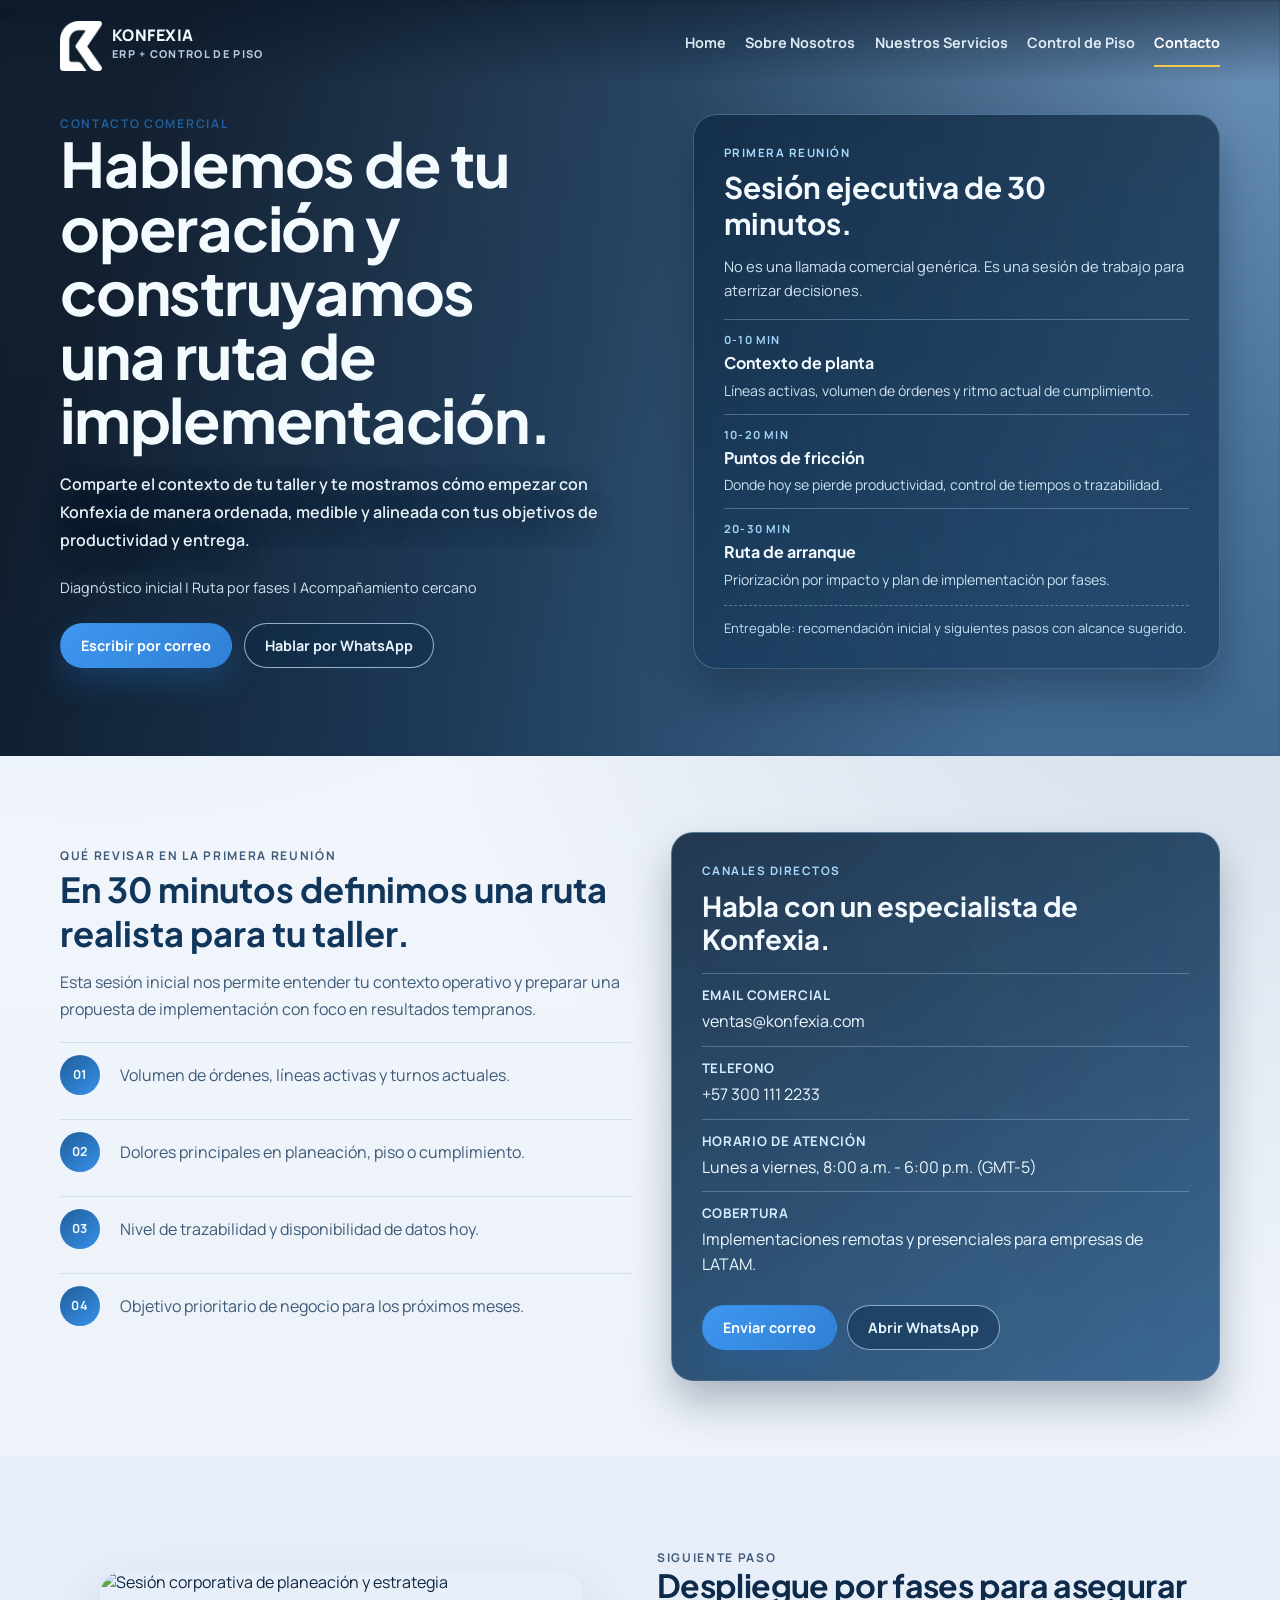
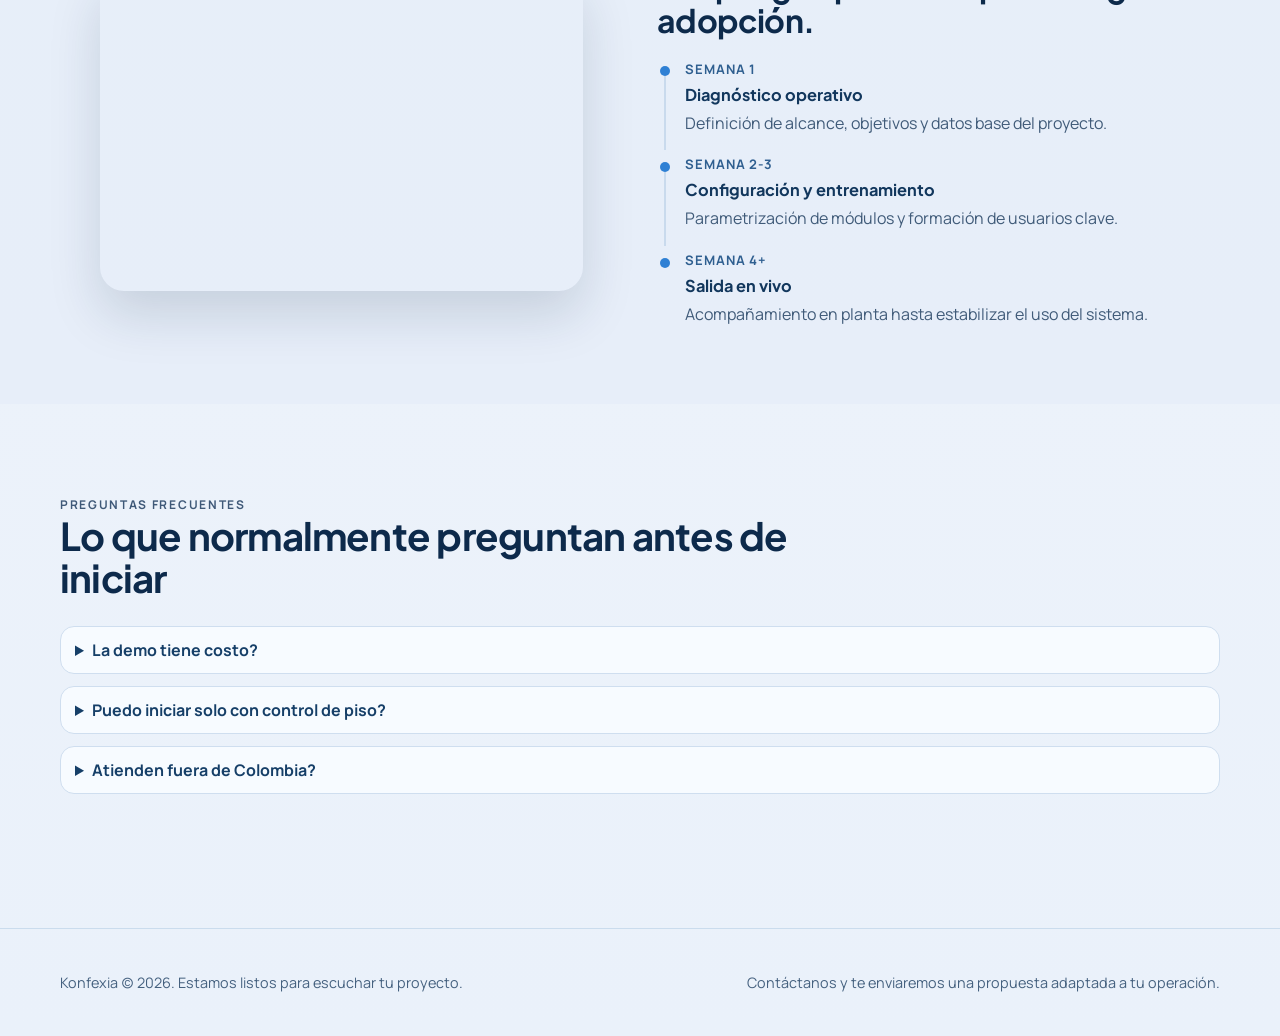
==== commit 96041b49: "segundo" ====
--- a/contacto.html
+++ b/contacto.html
@@ -1,22 +1,91 @@
-﻿<!doctype html>
+<!doctype html>
 <html lang="es">
   <head>
     <meta charset="UTF-8" />
     <meta name="viewport" content="width=device-width, initial-scale=1.0" />
-    <title>Contacto | Konfexia</title>
+    <title>Contacto y Demo ERP Textil | Konfexia</title>
     <meta
       name="description"
-      content="Contacta a Konfexia para una demo de ERP y control de piso especializado en confeccion."
-    />
+      content="Agenda una reunión con Konfexia y recibe una ruta de implementación ERP para confección, enfocada en resultados tempranos."
+    />
+    <meta name="robots" content="index, follow, max-image-preview:large" />
+    <meta name="author" content="Konfexia" />
+    <meta name="theme-color" content="#0a1d36" />
+    <link rel="canonical" href="https://konfexia.com/contacto.html" />
+    <link rel="alternate" href="https://konfexia.com/contacto.html" hreflang="es-CO" />
+    <meta property="og:locale" content="es_CO" />
+    <meta property="og:type" content="website" />
+    <meta property="og:site_name" content="Konfexia" />
+    <meta property="og:title" content="Contacto y Demo ERP Textil | Konfexia" />
+    <meta
+      property="og:description"
+      content="Habla con un especialista y define una ruta realista de implementación para tu taller."
+    />
+    <meta property="og:url" content="https://konfexia.com/contacto.html" />
+    <meta property="og:image" content="https://konfexia.com/assets/images/software_textil_dashboard.png" />
+    <meta property="og:image:alt" content="Canales de contacto y soporte Konfexia" />
+    <meta name="twitter:card" content="summary_large_image" />
+    <meta name="twitter:title" content="Contacto y Demo ERP Textil | Konfexia" />
+    <meta
+      name="twitter:description"
+      content="Solicita una reunión para evaluar tu operación y planear una implementación ERP por fases."
+    />
+    <meta name="twitter:image" content="https://konfexia.com/assets/images/software_textil_dashboard.png" />
+    <script type="application/ld+json">
+      {
+        "@context": "https://schema.org",
+        "@type": "ContactPage",
+        "name": "Contacto Konfexia",
+        "url": "https://konfexia.com/contacto.html",
+        "description": "Canales de contacto para solicitar demo y asesoría de implementación ERP textil.",
+        "inLanguage": "es"
+      }
+    </script>
+    <script type="application/ld+json">
+      {
+        "@context": "https://schema.org",
+        "@type": "FAQPage",
+        "mainEntity": [
+          {
+            "@type": "Question",
+            "name": "La demo tiene costo?",
+            "acceptedAnswer": {
+              "@type": "Answer",
+              "text": "No. Es una sesión consultiva para entender tu operación y recomendar la mejor ruta."
+            }
+          },
+          {
+            "@type": "Question",
+            "name": "Puedo iniciar solo con control de piso?",
+            "acceptedAnswer": {
+              "@type": "Answer",
+              "text": "Sí. Es una estrategia efectiva para obtener resultados visibles desde el inicio."
+            }
+          },
+          {
+            "@type": "Question",
+            "name": "Atienden fuera de Colombia?",
+            "acceptedAnswer": {
+              "@type": "Answer",
+              "text": "Sí. Trabajamos con talleres y empresas de confección en distintos países de LATAM."
+            }
+          }
+        ]
+      }
+    </script>
     <link rel="preconnect" href="https://fonts.googleapis.com" />
     <link rel="preconnect" href="https://fonts.gstatic.com" crossorigin />
     <link
       href="https://fonts.googleapis.com/css2?family=Manrope:wght@400;500;600;700;800&family=Plus+Jakarta+Sans:wght@600;700;800&display=swap"
       rel="stylesheet"
     />
+    <link rel="icon" type="image/png" href="assets/images/logo-black.png" media="(prefers-color-scheme: light)" />
+    <link rel="icon" type="image/png" href="assets/images/logo.png" media="(prefers-color-scheme: dark)" />
+    <link rel="icon" type="image/png" href="assets/images/logo-black.png" />
+    <link rel="apple-touch-icon" href="assets/images/logo-black.png" />
     <link rel="stylesheet" href="css/styles.css" />
   </head>
-  <body>
+  <body class="overlay-nav contact-page">
     <header class="site-header">
       <div class="container header-inner">
         <a class="brand" href="index.html" aria-label="Konfexia inicio">
@@ -42,51 +111,77 @@
     </header>
 
     <main>
-      <section class="hero">
-        <div class="container hero-shell">
-          <div class="hero-copy" data-reveal>
-            <p class="kicker">Contacto comercial</p>
-            <h1>Hablemos de tu operacion y construyamos una ruta de implementacion.</h1>
-            <p class="lead">
-              Comparte el contexto de tu taller y te mostramos como empezar con Konfexia de manera
+      <section class="contact-hero">
+        <div class="contact-hero-bg" aria-hidden="true">
+          <img
+            src="https://images.pexels.com/photos/8853406/pexels-photo-8853406.jpeg?auto=compress&cs=tinysrgb&w=2200"
+            alt=""
+          />
+        </div>
+        <div class="container contact-hero-grid">
+          <article class="contact-hero-copy" data-reveal>
+            <p class="kicker kicker-light">Contacto comercial</p>
+            <h1>Hablemos de tu operación y construyamos una ruta de implementación.</h1>
+            <p class="lead lead-light">
+              Comparte el contexto de tu taller y te mostramos cómo empezar con Konfexia de manera
               ordenada, medible y alineada con tus objetivos de productividad y entrega.
+            </p>
+            <p class="contact-hero-keyline">
+              Diagnóstico inicial | Ruta por fases | Acompañamiento cercano
             </p>
             <div class="hero-actions">
               <a class="btn btn-primary" href="mailto:ventas@konfexia.com">Escribir por correo</a>
               <a class="btn btn-secondary" href="https://wa.me/573001112233">Hablar por WhatsApp</a>
             </div>
-          </div>
-
-          <figure class="hero-media" data-reveal>
-            <img
-              src="https://images.pexels.com/photos/8853406/pexels-photo-8853406.jpeg?auto=compress&cs=tinysrgb&w=1600"
-              alt="Equipo de profesionales latinos en reunion de estrategia"
-            />
-            <figcaption class="hero-note">
-              <b>Acompanamiento cercano</b>
-              <span>Desde el diagnostico inicial hasta la salida en vivo.</span>
-            </figcaption>
-          </figure>
+          </article>
+
+          <aside class="contact-hero-aside" data-reveal>
+            <p class="contact-hero-aside-kicker">Primera reunión</p>
+            <h2>Sesión ejecutiva de 30 minutos.</h2>
+            <p class="contact-hero-aside-lead">
+              No es una llamada comercial genérica. Es una sesión de trabajo para aterrizar decisiones.
+            </p>
+            <div class="contact-hero-agenda">
+              <article>
+                <small>0-10 min</small>
+                <h3>Contexto de planta</h3>
+                <p>Líneas activas, volumen de órdenes y ritmo actual de cumplimiento.</p>
+              </article>
+              <article>
+                <small>10-20 min</small>
+                <h3>Puntos de fricción</h3>
+                <p>Donde hoy se pierde productividad, control de tiempos o trazabilidad.</p>
+              </article>
+              <article>
+                <small>20-30 min</small>
+                <h3>Ruta de arranque</h3>
+                <p>Priorización por impacto y plan de implementación por fases.</p>
+              </article>
+            </div>
+            <p class="contact-hero-aside-note">
+              Entregable: recomendación inicial y siguientes pasos con alcance sugerido.
+            </p>
+          </aside>
         </div>
       </section>
 
       <section class="section">
         <div class="container contact-brief">
           <article class="contact-brief-copy" data-reveal>
-            <p class="kicker">Que revisar en la primera reunion</p>
+            <p class="kicker">Qué revisar en la primera reunión</p>
             <h2>En 30 minutos definimos una ruta realista para tu taller.</h2>
             <p>
-              Esta sesion inicial nos permite entender tu contexto operativo y preparar una propuesta de
-              implementacion con foco en resultados tempranos.
+              Esta sesión inicial nos permite entender tu contexto operativo y preparar una propuesta de
+              implementación con foco en resultados tempranos.
             </p>
             <ul class="contact-points">
               <li>
                 <b>01</b>
-                <span>Volumen de ordenes, lineas activas y turnos actuales.</span>
+                <span>Volumen de órdenes, líneas activas y turnos actuales.</span>
               </li>
               <li>
                 <b>02</b>
-                <span>Dolores principales en planeacion, piso o cumplimiento.</span>
+                <span>Dolores principales en planeación, piso o cumplimiento.</span>
               </li>
               <li>
                 <b>03</b>
@@ -94,7 +189,7 @@
               </li>
               <li>
                 <b>04</b>
-                <span>Objetivo prioritario de negocio para los proximos meses.</span>
+                <span>Objetivo prioritario de negocio para los próximos meses.</span>
               </li>
             </ul>
           </article>
@@ -112,7 +207,7 @@
                 <a href="tel:+573001112233">+57 300 111 2233</a>
               </li>
               <li>
-                <strong>Horario de atencion</strong>
+                <strong>Horario de atención</strong>
                 <span>Lunes a viernes, 8:00 a.m. - 6:00 p.m. (GMT-5)</span>
               </li>
               <li>
@@ -133,28 +228,28 @@
           <figure class="media-frame" data-reveal>
             <img
               src="https://images.pexels.com/photos/36765714/pexels-photo-36765714.jpeg?auto=compress&cs=tinysrgb&w=1400"
-              alt="Sesion corporativa de planeacion y estrategia"
+              alt="Sesión corporativa de planeación y estrategia"
               loading="lazy"
             />
           </figure>
           <article class="copy-block" data-reveal>
             <p class="kicker">Siguiente paso</p>
-            <h2>Despliegue por fases para asegurar adopcion.</h2>
+            <h2>Despliegue por fases para asegurar adopción.</h2>
             <div class="timeline">
               <div class="timeline-item">
                 <b>Semana 1</b>
-                <h3>Diagnostico operativo</h3>
-                <p>Definicion de alcance, objetivos y datos base del proyecto.</p>
+                <h3>Diagnóstico operativo</h3>
+                <p>Definición de alcance, objetivos y datos base del proyecto.</p>
               </div>
               <div class="timeline-item">
                 <b>Semana 2-3</b>
-                <h3>Configuracion y entrenamiento</h3>
-                <p>Parametrizacion de modulos y formacion de usuarios clave.</p>
+                <h3>Configuración y entrenamiento</h3>
+                <p>Parametrización de módulos y formación de usuarios clave.</p>
               </div>
               <div class="timeline-item">
                 <b>Semana 4+</b>
                 <h3>Salida en vivo</h3>
-                <p>Acompanamiento en planta hasta estabilizar el uso del sistema.</p>
+                <p>Acompañamiento en planta hasta estabilizar el uso del sistema.</p>
               </div>
             </div>
           </article>
@@ -170,15 +265,15 @@
           <div class="faq">
             <details data-reveal>
               <summary>La demo tiene costo?</summary>
-              <p>No. Es una sesion consultiva para entender tu operacion y recomendar la mejor ruta.</p>
+              <p>No. Es una sesión consultiva para entender tu operación y recomendar la mejor ruta.</p>
             </details>
             <details data-reveal>
               <summary>Puedo iniciar solo con control de piso?</summary>
-              <p>Si. Es una estrategia efectiva para obtener resultados visibles desde el inicio.</p>
+              <p>Sí. Es una estrategia efectiva para obtener resultados visibles desde el inicio.</p>
             </details>
             <details data-reveal>
               <summary>Atienden fuera de Colombia?</summary>
-              <p>Si. Trabajamos con talleres y empresas de confeccion en distintos paises de LATAM.</p>
+              <p>Sí. Trabajamos con talleres y empresas de confección en distintos países de LATAM.</p>
             </details>
           </div>
         </div>
@@ -188,7 +283,7 @@
     <footer class="site-footer">
       <div class="container footer-inner">
         <p>Konfexia (c) <span data-year></span>. Estamos listos para escuchar tu proyecto.</p>
-        <p>Contactanos y te enviaremos una propuesta adaptada a tu operacion.</p>
+        <p>Contáctanos y te enviaremos una propuesta adaptada a tu operación.</p>
       </div>
     </footer>
 
--- a/css/styles.css
+++ b/css/styles.css
@@ -893,6 +893,8 @@
 .image-band--blend {
   position: relative;
   min-height: clamp(320px, 42vw, 460px);
+  background: #071a30;
+  isolation: isolate;
 }
 
 .image-band--blend .image-band-photo {
@@ -901,6 +903,23 @@
   width: 100%;
   height: 100%;
   object-fit: cover;
+  filter: saturate(0.78) contrast(1.02) brightness(0.82);
+  transform: scale(1.03);
+  z-index: 1;
+  -webkit-mask-image: linear-gradient(
+    90deg,
+    rgba(0, 0, 0, 1) 0%,
+    rgba(0, 0, 0, 0.98) 34%,
+    rgba(0, 0, 0, 0.42) 58%,
+    rgba(0, 0, 0, 0) 80%
+  );
+  mask-image: linear-gradient(
+    90deg,
+    rgba(0, 0, 0, 1) 0%,
+    rgba(0, 0, 0, 0.98) 34%,
+    rgba(0, 0, 0, 0.42) 58%,
+    rgba(0, 0, 0, 0) 80%
+  );
 }
 
 .image-band--blend .image-band-dashboard {
@@ -909,39 +928,71 @@
   width: 100%;
   height: 100%;
   object-fit: cover;
-  opacity: 0.96;
+  opacity: 0.98;
+  z-index: 1;
+  filter: saturate(1.08) contrast(1.08) brightness(0.96);
+  transform: scale(1.015);
   -webkit-mask-image: linear-gradient(
     90deg,
-    rgba(0, 0, 0, 0) 8%,
-    rgba(0, 0, 0, 0.25) 24%,
-    rgba(0, 0, 0, 0.72) 44%,
-    rgba(0, 0, 0, 1) 66%
+    rgba(0, 0, 0, 0) 10%,
+    rgba(0, 0, 0, 0.2) 30%,
+    rgba(0, 0, 0, 0.72) 50%,
+    rgba(0, 0, 0, 1) 70%
   );
   mask-image: linear-gradient(
     90deg,
-    rgba(0, 0, 0, 0) 8%,
-    rgba(0, 0, 0, 0.25) 24%,
-    rgba(0, 0, 0, 0.72) 44%,
-    rgba(0, 0, 0, 1) 66%
+    rgba(0, 0, 0, 0) 10%,
+    rgba(0, 0, 0, 0.2) 30%,
+    rgba(0, 0, 0, 0.72) 50%,
+    rgba(0, 0, 0, 1) 70%
   );
+}
+
+.image-band--blend::before {
+  content: "";
+  position: absolute;
+  top: 8%;
+  bottom: 8%;
+  left: 56%;
+  width: 1px;
+  z-index: 2;
+  background: linear-gradient(180deg, rgba(153, 206, 255, 0), rgba(153, 206, 255, 0.7), rgba(153, 206, 255, 0));
+  box-shadow: 0 0 18px rgba(97, 175, 241, 0.42);
 }
 
 .image-band--blend::after {
   content: "";
   position: absolute;
   inset: 0;
-  background: linear-gradient(180deg, rgba(7, 23, 40, 0.1), rgba(7, 23, 40, 0.42));
+  z-index: 3;
+  background:
+    linear-gradient(180deg, rgba(6, 19, 34, 0.12), rgba(6, 19, 34, 0.55)),
+    linear-gradient(90deg, rgba(7, 23, 40, 0.36), rgba(7, 23, 40, 0.12) 44%, rgba(7, 23, 40, 0.38) 100%);
 }
 
 .image-band--blend figcaption {
   position: absolute;
-  left: 18px;
-  right: 18px;
-  bottom: 14px;
-  z-index: 2;
-  color: rgba(240, 250, 255, 0.96);
-  font-size: 0.88rem;
-  letter-spacing: 0.02em;
+  left: clamp(16px, 2.3vw, 28px);
+  right: clamp(16px, 2.3vw, 28px);
+  bottom: clamp(14px, 1.8vw, 24px);
+  z-index: 4;
+  color: rgba(244, 252, 255, 0.96);
+  font-size: clamp(0.9rem, 1.2vw, 1rem);
+  font-weight: 600;
+  letter-spacing: 0.015em;
+  text-shadow: 0 2px 10px rgba(4, 16, 31, 0.7);
+  max-width: min(64ch, 95%);
+  line-height: 1.45;
+}
+
+.image-band--blend figcaption span {
+  display: block;
+  margin-bottom: 4px;
+  color: rgba(167, 221, 255, 0.96);
+  font-size: 0.73rem;
+  font-weight: 700;
+  letter-spacing: 0.12em;
+  text-transform: uppercase;
 }
 
 .strip {
@@ -969,6 +1020,26 @@
   color: #e5f3ff;
   border-color: rgba(198, 227, 252, 0.65);
   background: transparent;
+}
+
+.section--strip-full {
+  padding-left: 0;
+  padding-right: 0;
+}
+
+.strip--full {
+  width: 100%;
+  border-radius: 0;
+  box-shadow: none;
+}
+
+.strip-full-inner {
+  padding: clamp(32px, 4.6vw, 52px) 0;
+}
+
+.strip--full h2,
+.strip--full p {
+  max-width: 66ch;
 }
 
 .home-full-cta-section {
@@ -1048,6 +1119,164 @@
   background: rgba(195, 226, 253, 0.16);
 }
 
+.contact-hero {
+  position: relative;
+  min-height: 84svh;
+  overflow: hidden;
+}
+
+.contact-hero-bg {
+  position: absolute;
+  inset: 0;
+}
+
+.contact-hero-bg img {
+  width: 100%;
+  height: 100%;
+  object-fit: cover;
+}
+
+.contact-hero-bg::after {
+  content: "";
+  position: absolute;
+  inset: 0;
+  background:
+    linear-gradient(
+      110deg,
+      rgba(7, 20, 36, 0.92) 12%,
+      rgba(14, 46, 79, 0.82) 46%,
+      rgba(38, 105, 170, 0.5) 82%
+    ),
+    linear-gradient(180deg, rgba(8, 26, 45, 0.24), rgba(8, 26, 45, 0.62));
+}
+
+.contact-hero-grid {
+  position: relative;
+  z-index: 2;
+  min-height: 84svh;
+  padding-top: clamp(90px, 11vh, 132px);
+  padding-bottom: clamp(54px, 8vh, 90px);
+  display: grid;
+  grid-template-columns: 1.06fr 0.94fr;
+  gap: clamp(24px, 3vw, 44px);
+  align-items: center;
+}
+
+.contact-hero-copy h1 {
+  margin: 0;
+  color: #f4fbff;
+  font-family: "Plus Jakarta Sans", "Manrope", sans-serif;
+  font-size: clamp(2.06rem, 4.8vw, 4.25rem);
+  line-height: 1.04;
+  letter-spacing: -0.02em;
+  max-width: 12ch;
+}
+
+.contact-hero-copy .lead-light {
+  margin-top: 18px;
+  max-width: 56ch;
+  color: rgba(240, 250, 255, 0.96);
+  text-shadow: 0 7px 24px rgba(3, 15, 29, 0.62);
+}
+
+.contact-hero-keyline {
+  margin: 22px 0 0;
+  color: rgba(221, 242, 255, 0.92);
+  font-size: 0.9rem;
+  line-height: 1.6;
+  max-width: 62ch;
+}
+
+.contact-hero .btn-secondary {
+  color: #eaf6ff;
+  border-color: rgba(192, 223, 252, 0.74);
+  background: rgba(11, 41, 72, 0.34);
+}
+
+.contact-hero .btn-secondary:hover {
+  background: rgba(192, 223, 252, 0.16);
+}
+
+.contact-hero-aside {
+  border-radius: 24px;
+  padding: clamp(20px, 3vw, 30px);
+  border: 1px solid rgba(176, 214, 247, 0.28);
+  background:
+    linear-gradient(155deg, rgba(9, 31, 54, 0.72), rgba(16, 52, 86, 0.62)),
+    linear-gradient(90deg, rgba(101, 176, 242, 0.16), transparent);
+  box-shadow: 0 24px 44px rgba(7, 24, 41, 0.36);
+  backdrop-filter: blur(6px);
+}
+
+.contact-hero-aside-kicker {
+  margin: 0;
+  color: #a7d9ff;
+  font-size: 0.72rem;
+  letter-spacing: 0.13em;
+  text-transform: uppercase;
+  font-weight: 700;
+}
+
+.contact-hero-aside h2 {
+  margin: 10px 0 0;
+  color: #f3faff;
+  font-size: clamp(1.3rem, 2.4vw, 1.86rem);
+  line-height: 1.2;
+  font-family: "Plus Jakarta Sans", "Manrope", sans-serif;
+  max-width: 18ch;
+}
+
+.contact-hero-aside-lead {
+  margin: 14px 0 0;
+  color: rgba(221, 240, 254, 0.93);
+  line-height: 1.62;
+  font-size: 0.92rem;
+}
+
+.contact-hero-agenda {
+  margin-top: 16px;
+  display: grid;
+  gap: 12px;
+}
+
+.contact-hero-agenda article {
+  padding-top: 12px;
+  border-top: 1px solid rgba(186, 222, 252, 0.32);
+}
+
+.contact-hero-agenda small {
+  display: block;
+  color: rgba(167, 219, 255, 0.96);
+  font-size: 0.7rem;
+  letter-spacing: 0.11em;
+  text-transform: uppercase;
+  font-weight: 700;
+}
+
+.contact-hero-agenda h3 {
+  margin: 6px 0 0;
+  color: #f2f9ff;
+  font-size: 1rem;
+  line-height: 1.3;
+  font-family: "Plus Jakarta Sans", "Manrope", sans-serif;
+}
+
+.contact-hero-agenda p {
+  margin: 6px 0 0;
+  color: rgba(224, 242, 255, 0.9);
+  font-size: 0.88rem;
+  line-height: 1.55;
+}
+
+.contact-hero-aside-note {
+  margin: 14px 0 0;
+  padding-top: 12px;
+  border-top: 1px dashed rgba(186, 222, 252, 0.38);
+  color: rgba(205, 232, 250, 0.95);
+  font-size: 0.82rem;
+  line-height: 1.56;
+}
+
 .contact-grid {
   display: grid;
   grid-template-columns: 1fr 0.9fr;
@@ -1076,7 +1305,7 @@
 .contact-brief {
   display: grid;
   grid-template-columns: 1fr 0.96fr;
-  gap: 34px;
+  gap: clamp(22px, 3vw, 40px);
   align-items: start;
 }
 
@@ -1130,12 +1359,13 @@
 }
 
 .contact-hub {
-  border-radius: 24px;
-  padding: clamp(20px, 3.2vw, 30px);
+  border-radius: 22px;
+  padding: clamp(20px, 3vw, 30px);
+  border: 1px solid rgba(183, 217, 246, 0.28);
   background:
-    linear-gradient(145deg, rgba(9, 32, 56, 0.95), rgba(25, 78, 127, 0.94)),
-    linear-gradient(90deg, rgba(104, 178, 250, 0.2), transparent);
-  box-shadow: 0 26px 46px rgba(9, 30, 52, 0.34);
+    linear-gradient(145deg, rgba(9, 32, 56, 0.88), rgba(25, 78, 127, 0.84)),
+    linear-gradient(90deg, rgba(104, 178, 250, 0.16), transparent);
+  box-shadow: 0 22px 40px rgba(9, 30, 52, 0.28);
 }
 
 .contact-hub-kicker {
@@ -1160,14 +1390,12 @@
   padding: 0;
   list-style: none;
   display: grid;
-  gap: 10px;
+  gap: 0;
 }
 
 .contact-hub-list li {
-  border-radius: 12px;
-  border: 1px solid rgba(191, 223, 252, 0.3);
-  background: rgba(9, 38, 67, 0.48);
-  padding: 12px;
+  border-top: 1px solid rgba(191, 223, 252, 0.3);
+  padding: 12px 0;
 }
 
 .contact-hub-list strong {
@@ -1315,6 +1543,25 @@
 .about-stats-grid article {
   border-top: 1px solid #bcd3eb;
   padding-top: 14px;
+  display: grid;
+  gap: 10px;
+}
+
+.stat-icon {
+  width: 44px;
+  height: 44px;
+  border-radius: 12px;
+  display: grid;
+  place-items: center;
+  color: #dff2ff;
+  background: linear-gradient(145deg, #1e5b93, #2f85d9);
+  box-shadow: 0 10px 22px rgba(19, 59, 95, 0.25);
+}
+
+.stat-icon img {
+  width: 24px;
+  height: 24px;
+  object-fit: contain;
 }
 
 .about-stats-grid strong {
@@ -1422,7 +1669,7 @@
 
 .control-hero {
   position: relative;
-  min-height: 86svh;
+  min-height: 88svh;
   overflow: hidden;
 }
 
@@ -1443,23 +1690,24 @@
   inset: 0;
   background:
     linear-gradient(
-      110deg,
-      rgba(7, 20, 36, 0.92) 12%,
-      rgba(14, 46, 79, 0.8) 46%,
-      rgba(42, 114, 182, 0.52) 82%
+      112deg,
+      rgba(6, 18, 33, 0.94) 10%,
+      rgba(11, 39, 68, 0.86) 44%,
+      rgba(31, 96, 156, 0.54) 82%
     ),
-    radial-gradient(circle at 82% 22%, rgba(255, 255, 255, 0.2), transparent 20%);
+    linear-gradient(180deg, rgba(7, 25, 43, 0.16), rgba(7, 25, 43, 0.58)),
+    radial-gradient(circle at 82% 20%, rgba(255, 255, 255, 0.24), transparent 20%);
 }
 
 .control-hero-grid {
   position: relative;
   z-index: 2;
-  min-height: 86svh;
-  padding-top: clamp(84px, 11vh, 124px);
-  padding-bottom: clamp(56px, 9vh, 94px);
-  display: grid;
-  grid-template-columns: 1fr 0.95fr;
-  gap: 30px;
+  min-height: 88svh;
+  padding-top: clamp(92px, 11.5vh, 136px);
+  padding-bottom: clamp(62px, 9.5vh, 102px);
+  display: grid;
+  grid-template-columns: 1fr 0.92fr;
+  gap: clamp(24px, 3vw, 44px);
   align-items: center;
 }
 
@@ -1474,42 +1722,35 @@
 }
 
 .control-hero-copy .lead-light {
-  margin-top: 16px;
-}
-
-.control-chip-list {
-  margin: 20px 0 0;
+  margin-top: 18px;
+  max-width: 56ch;
+  color: rgba(241, 250, 255, 0.96);
+  text-shadow: 0 8px 26px rgba(3, 14, 29, 0.62);
+}
+
+.control-keyline {
+  margin: 22px 0 0;
+  color: rgba(222, 241, 255, 0.92);
+  font-size: 0.92rem;
+  line-height: 1.6;
+  max-width: 62ch;
+}
+
+.control-panel {
   padding: 0;
-  list-style: none;
-  display: flex;
-  flex-wrap: wrap;
-  gap: 10px;
-}
-
-.control-chip-list li {
-  border-radius: 999px;
-  padding: 8px 12px;
-  border: 1px solid rgba(180, 218, 249, 0.52);
-  background: rgba(11, 40, 69, 0.45);
-  color: #eaf7ff;
-  font-size: 0.82rem;
-  font-weight: 600;
-}
-
-.control-panel {
-  border-radius: 24px;
-  padding: 16px;
-  border: 1px solid rgba(176, 214, 247, 0.32);
-  background: rgba(10, 33, 58, 0.58);
-  box-shadow: 0 24px 44px rgba(7, 24, 41, 0.35);
-  backdrop-filter: blur(5px);
+  border: 0;
+  background: transparent;
+  box-shadow: none;
+  backdrop-filter: none;
 }
 
 .control-panel-media {
   margin: 0;
-  border-radius: 16px;
+  border-radius: 20px;
   overflow: hidden;
-  border: 1px solid rgba(176, 214, 247, 0.28);
+  border: 0;
+  background: transparent;
+  box-shadow: 0 24px 40px rgba(5, 18, 33, 0.44);
 }
 
 .control-panel-media img {
@@ -1519,32 +1760,43 @@
 }
 
 .control-mini-metrics {
-  margin-top: 12px;
+  margin-top: 18px;
   display: grid;
   grid-template-columns: repeat(3, minmax(0, 1fr));
-  gap: 10px;
+  gap: 14px;
+  padding-top: 14px;
+  border-top: 1px solid rgba(176, 214, 247, 0.3);
+  border-radius: 0;
+  overflow: visible;
+  border-right: 0;
+  border-bottom: 0;
+  border-left: 0;
+  background: transparent;
 }
 
 .control-mini-metrics article {
-  border-radius: 12px;
-  padding: 10px;
-  border: 1px solid rgba(177, 215, 248, 0.22);
-  background: rgba(13, 42, 72, 0.52);
+  padding: 0;
+}
+
+.control-mini-metrics article + article {
+  border-left: 1px solid rgba(177, 215, 248, 0.3);
+  padding-left: 14px;
 }
 
 .control-mini-metrics strong {
   display: block;
-  color: #f2fbff;
+  color: #f7fcff;
   font-family: "Plus Jakarta Sans", "Manrope", sans-serif;
-  font-size: 1.12rem;
+  font-size: 1.22rem;
+  letter-spacing: -0.01em;
 }
 
 .control-mini-metrics span {
   display: block;
-  margin-top: 4px;
-  color: rgba(219, 239, 255, 0.9);
+  margin-top: 5px;
+  color: rgba(216, 237, 254, 0.9);
   font-size: 0.76rem;
-  line-height: 1.45;
+  line-height: 1.5;
 }
 
 .control-monitor-grid {
@@ -1603,6 +1855,7 @@
   .split,
   .contact-grid,
   .contact-brief,
+  .contact-hero-grid,
   .about-hero-grid,
   .about-principles-grid,
   .about-stats-grid,
@@ -1651,6 +1904,12 @@
     padding-top: 0;
   }
 
+  .contact-hero-copy h1,
+  .contact-hero-keyline,
+  .contact-hero-aside h2 {
+    max-width: 100%;
+  }
+
   .home-full-cta-content h2,
   .home-full-cta-content p {
     max-width: 100%;
@@ -1663,6 +1922,18 @@
   .control-hero,
   .control-hero-grid {
     min-height: auto;
+  }
+
+  .contact-hero,
+  .contact-hero-grid {
+    min-height: auto;
+  }
+
+  .control-mini-metrics article + article {
+    border-left: 0;
+    border-top: 1px solid rgba(177, 215, 248, 0.2);
+    padding-left: 0;
+    padding-top: 12px;
   }
 }
 
@@ -1722,6 +1993,16 @@
     min-height: 72vh;
   }
 
+  .contact-hero-grid {
+    padding-top: 84px;
+    padding-bottom: 48px;
+    gap: 20px;
+  }
+
+  .contact-hero-aside {
+    padding: 18px;
+  }
+
   .home-full-cta-section,
   .home-full-cta-content {
     min-height: 62svh;
@@ -1751,4 +2032,23 @@
     left: 14px;
     font-size: 0.7rem;
   }
-}
+
+  .image-band--blend {
+    min-height: clamp(250px, 62vw, 330px);
+  }
+
+  .image-band--blend::before {
+    left: 50%;
+    top: 10%;
+    bottom: 10%;
+  }
+
+  .image-band--blend figcaption {
+    font-size: 0.88rem;
+    line-height: 1.42;
+  }
+
+  .image-band--blend figcaption span {
+    font-size: 0.68rem;
+  }
+}
